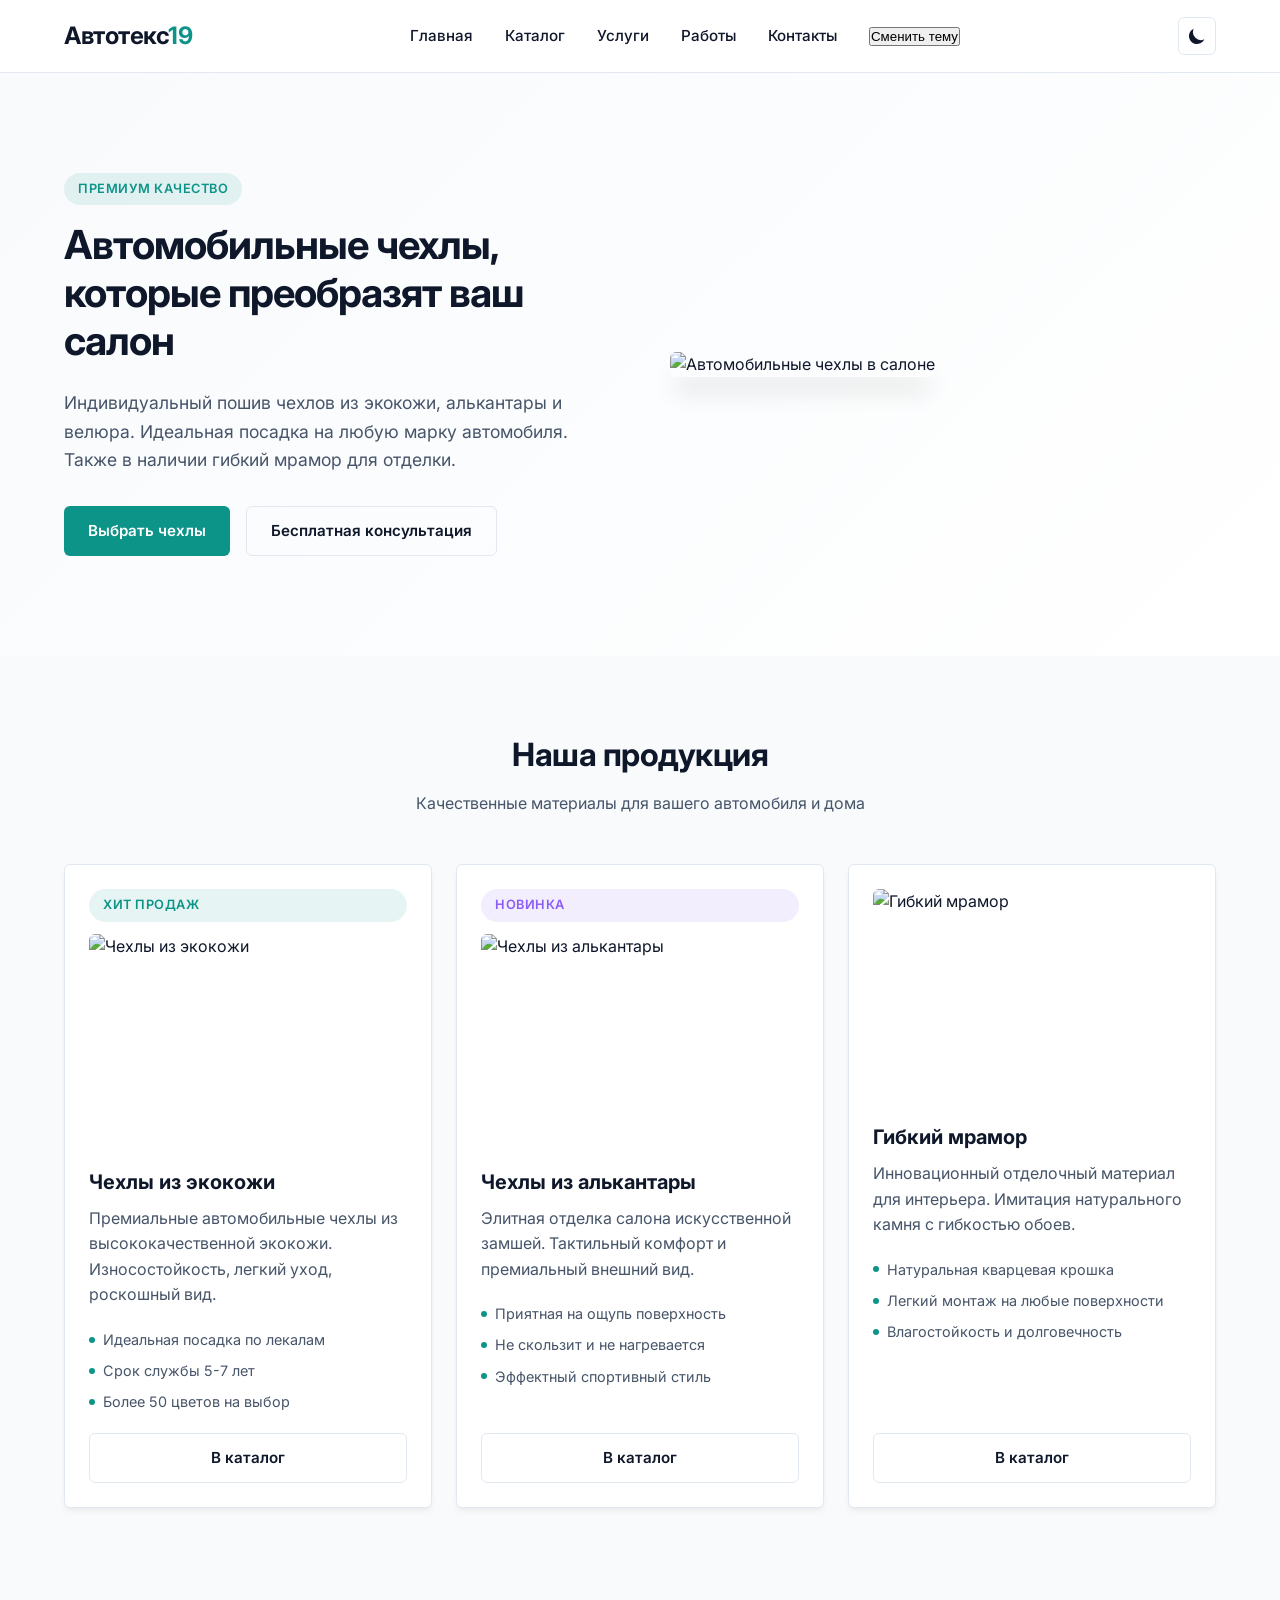
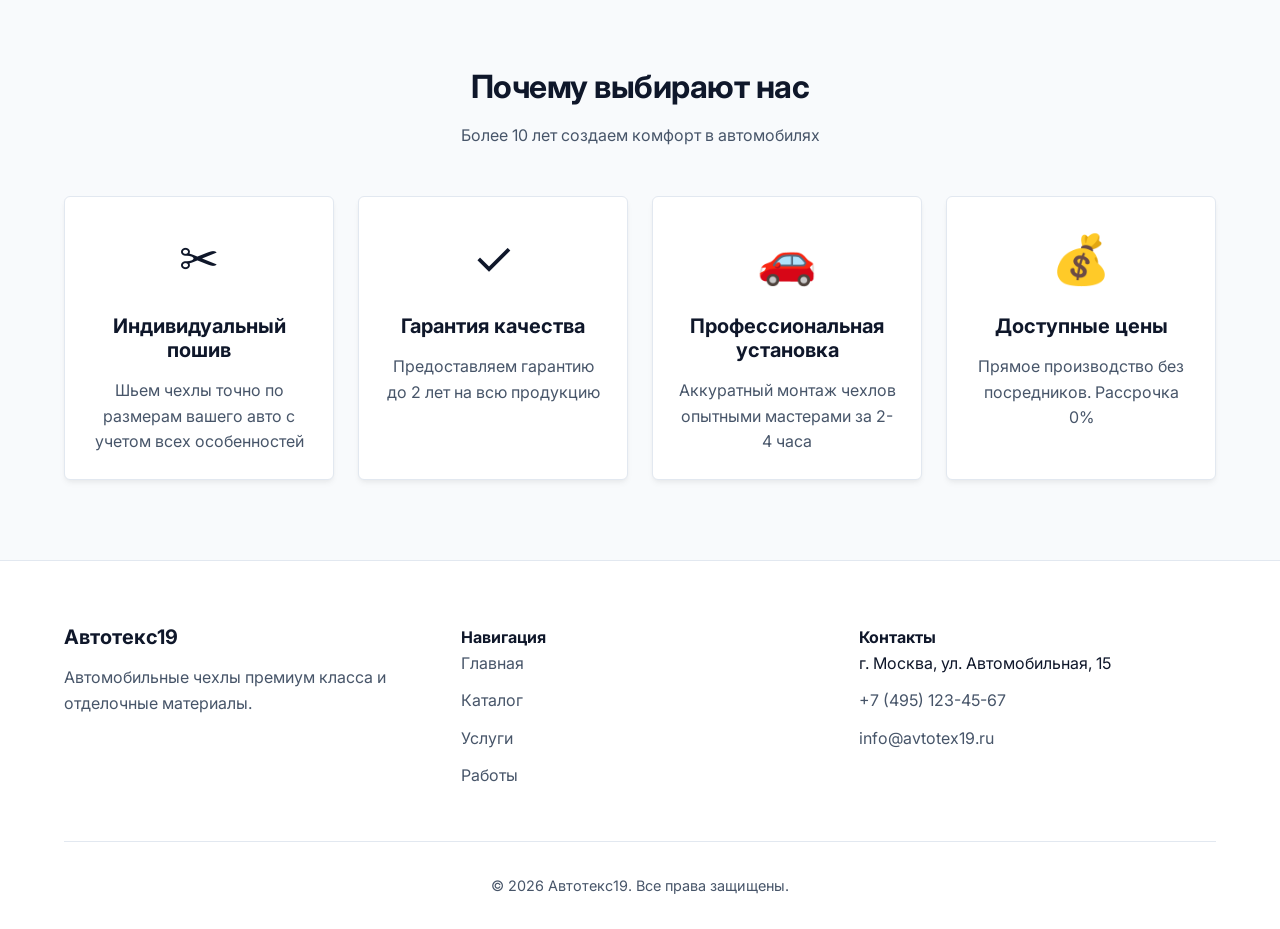
==== index.html @ 88c1e17d "Add files via upload" ====
<!DOCTYPE html>
<html lang="ru">
<head>
    <meta charset="UTF-8">
    <meta name="viewport" content="width=device-width, initial-scale=1.0">
    <meta name="description" content="Автотекс19 - автомобильные чехлы премиум класса и гибкий мрамор. Индивидуальный пошив, установка.">
    <title>Автотекс19 - Автомобильные чехлы премиум класса</title>
    <link rel="stylesheet" href="style.css">
    <link href="https://fonts.googleapis.com/css2?family=Inter:wght@400;500;600;700&display=swap" rel="stylesheet">
</head>
<body>
<header>
    <div class="container nav-wrapper">
        <a href="index.html" class="logo">Автотекс<span>19</span></a>
        
        <!-- Бургер-меню -->
        <button class="burger" id="burger" aria-label="Открыть меню">
            <span></span>
            <span></span>
            <span></span>
        </button>
        
        <nav>
            <ul id="nav-menu">
                <li><a href="index.html">Главная</a></li>
                <li><a href="catalog.html">Каталог</a></li>
                <li><a href="services.html">Услуги</a></li>
                <li><a href="portfolio.html">Работы</a></li>
                <li><a href="contacts.html">Контакты</a></li>
                
                <!-- Кнопка смены темы в мобильном меню -->
                <li class="theme-item">
                    <button class="theme-toggle-mobile" id="theme-toggle-mobile" aria-label="Переключить тему">
                        <span>Сменить тему</span>
                    </button>
                </li>
            </ul>
        </nav>
        
        <!-- Кнопка темы для десктопа -->
        <button class="theme-toggle" id="theme-toggle-desktop" onclick="toggleTheme()" aria-label="Переключить тему">
            <svg width="20" height="20" fill="currentColor" viewBox="0 0 20 20">
                <path d="M17.293 13.293A8 8 0 016.707 2.707a8.001 8.001 0 1010.586 10.586z"/>
            </svg>
        </button>
    </div>
</header>

    <main>
        <section class="hero">
            <div class="container">
                <div class="hero-content">
                    <span class="badge">Премиум качество</span>
                    <h1>Автомобильные чехлы, которые преобразят ваш салон</h1>
                    <p class="text-secondary">Индивидуальный пошив чехлов из экокожи, алькантары и велюра. Идеальная посадка на любую марку автомобиля. Также в наличии гибкий мрамор для отделки.</p>
                    <div class="hero-buttons">
                        <a href="catalog.html" class="btn btn-primary">Выбрать чехлы</a>
                        <a href="contacts.html" class="btn btn-secondary">Бесплатная консультация</a>
                    </div>
                </div>
                <div class="hero-image">
                    <img src="https://images.unsplash.com/photo-1552519507-da3b142c6e3d?w=800&h=600&fit=crop" alt="Автомобильные чехлы в салоне">
                </div>
            </div>
        </section>

        <section class="products-section">
            <div class="container">
                <div class="section-header">
                    <h2>Наша продукция</h2>
                    <p class="text-secondary">Качественные материалы для вашего автомобиля и дома</p>
                </div>
                <div class="grid grid-3">
                    <div class="card product-card">
                        <span class="badge">Хит продаж</span>
                        <img src="https://images.unsplash.com/photo-1486262715619-67b85e0b08d3?w=400&h=300&fit=crop" alt="Чехлы из экокожи" class="product-image">
                        <h3>Чехлы из экокожи</h3>
                        <p class="text-secondary">Премиальные автомобильные чехлы из высококачественной экокожи. Износостойкость, легкий уход, роскошный вид.</p>
                        <ul class="specs">
                            <li>Идеальная посадка по лекалам</li>
                            <li>Срок службы 5-7 лет</li>
                            <li>Более 50 цветов на выбор</li>
                        </ul>
                        <a href="catalog.html" class="btn btn-secondary">В каталог</a>
                    </div>
                    <div class="card product-card">
                        <span class="badge new">Новинка</span>
                        <img src="https://images.unsplash.com/photo-1507136566006-cfc505b114fc?w=400&h=300&fit=crop" alt="Чехлы из алькантары" class="product-image">
                        <h3>Чехлы из алькантары</h3>
                        <p class="text-secondary">Элитная отделка салона искусственной замшей. Тактильный комфорт и премиальный внешний вид.</p>
                        <ul class="specs">
                            <li>Приятная на ощупь поверхность</li>
                            <li>Не скользит и не нагревается</li>
                            <li>Эффектный спортивный стиль</li>
                        </ul>
                        <a href="catalog.html" class="btn btn-secondary">В каталог</a>
                    </div>
                    <div class="card product-card">
                        <img src="https://images.unsplash.com/photo-1618221195710-dd6b41faaea6?w=400&h=300&fit=crop" alt="Гибкий мрамор" class="product-image">
                        <h3>Гибкий мрамор</h3>
                        <p class="text-secondary">Инновационный отделочный материал для интерьера. Имитация натурального камня с гибкостью обоев.</p>
                        <ul class="specs">
                            <li>Натуральная кварцевая крошка</li>
                            <li>Легкий монтаж на любые поверхности</li>
                            <li>Влагостойкость и долговечность</li>
                        </ul>
                        <a href="catalog.html" class="btn btn-secondary">В каталог</a>
                    </div>
                </div>
            </div>
        </section>

        <section class="advantages-section">
            <div class="container">
                <div class="section-header">
                    <h2>Почему выбирают нас</h2>
                    <p class="text-secondary">Более 10 лет создаем комфорт в автомобилях</p>
                </div>
                <div class="grid grid-4">
                    <div class="card advantage-card">
                        <div class="icon">✂️</div>
                        <h3>Индивидуальный пошив</h3>
                        <p class="text-secondary">Шьем чехлы точно по размерам вашего авто с учетом всех особенностей</p>
                    </div>
                    <div class="card advantage-card">
                        <div class="icon">✓</div>
                        <h3>Гарантия качества</h3>
                        <p class="text-secondary">Предоставляем гарантию до 2 лет на всю продукцию</p>
                    </div>
                    <div class="card advantage-card">
                        <div class="icon">🚗</div>
                        <h3>Профессиональная установка</h3>
                        <p class="text-secondary">Аккуратный монтаж чехлов опытными мастерами за 2-4 часа</p>
                    </div>
                    <div class="card advantage-card">
                        <div class="icon">💰</div>
                        <h3>Доступные цены</h3>
                        <p class="text-secondary">Прямое производство без посредников. Рассрочка 0%</p>
                    </div>
                </div>
            </div>
        </section>
    </main>

    <footer>
        <div class="container">
            <div class="footer-grid">
                <div>
                    <h3>Автотекс19</h3>
                    <p class="text-secondary">Автомобильные чехлы премиум класса и отделочные материалы.</p>
                </div>
                <div>
                    <h4>Навигация</h4>
                    <ul class="footer-links">
                        <li><a href="index.html">Главная</a></li>
                        <li><a href="catalog.html">Каталог</a></li>
                        <li><a href="services.html">Услуги</a></li>
                        <li><a href="portfolio.html">Работы</a></li>
                    </ul>
                </div>
                <div>
                    <h4>Контакты</h4>
                    <ul class="footer-links">
                        <li>г. Москва, ул. Автомобильная, 15</li>
                        <li><a href="tel:+74951234567">+7 (495) 123-45-67</a></li>
                        <li><a href="mailto:info@avtotex19.ru">info@avtotex19.ru</a></li>
                    </ul>
                </div>
            </div>
            <div class="footer-bottom">
                <p>&copy; 2026 Автотекс19. Все права защищены.</p>
            </div>
        </div>
    </footer>

    <script src="script.js"></script>
</body>
</html>
---- style.css ----
/* style.css */
:root {
    --bg-primary: #F8FAFC;
    --bg-surface: #FFFFFF;
    --text-primary: #0F172A;
    --text-secondary: #475569;
    --accent: #0D9488; /* Бирюзовый */
    --accent-hover: #0F766E;
    --border: #E2E8F0;
    --shadow: 0 4px 6px -1px rgba(0, 0, 0, 0.05), 0 2px 4px -1px rgba(0, 0, 0, 0.03);
    --radius: 6px;
}

[data-theme="dark"] {
    --bg-primary: #0F172A;
    --bg-surface: #1E293B;
    --text-primary: #F8FAFC;
    --text-secondary: #94A3B8;
    --accent: #2DD4BF; /* Светло-бирюзовый для темной темы */
    --accent-hover: #14B8A6;
    --border: #334155;
    --shadow: 0 4px 6px -1px rgba(0, 0, 0, 0.3), 0 2px 4px -1px rgba(0, 0, 0, 0.2);
}

* { box-sizing: border-box; margin: 0; padding: 0; }

body {
    font-family: 'Inter', system-ui, -apple-system, sans-serif;
    background-color: var(--bg-primary);
    color: var(--text-primary);
    line-height: 1.6;
    transition: background-color 0.3s ease, color 0.3s ease;
    display: flex;
    flex-direction: column;
    min-height: 100vh;
}

a { text-decoration: none; color: inherit; transition: color 0.2s; }
a:hover { color: var(--accent); }

.container { max-width: 1200px; margin: 0 auto; padding: 0 24px; width: 100%; }

/* Header */
header {
    background-color: var(--bg-surface);
    border-bottom: 1px solid var(--border);
    position: sticky;
    top: 0;
    z-index: 100;
}

.nav-wrapper {
    display: flex;
    justify-content: space-between;
    align-items: center;
    height: 72px;
}

.logo { font-size: 1.5rem; font-weight: 700; letter-spacing: -0.5px; }
.logo span { color: var(--accent); }

nav ul { display: flex; list-style: none; gap: 32px; }
nav a { font-weight: 500; font-size: 0.95rem; }
nav a.active { color: var(--accent); }

.theme-toggle {
    background: none;
    border: 1px solid var(--border);
    color: var(--text-primary);
    padding: 8px;
    border-radius: var(--radius);
    cursor: pointer;
    display: flex;
    align-items: center;
    justify-content: center;
    transition: all 0.2s;
}

.theme-toggle:hover { border-color: var(--accent); color: var(--accent); }

/* Buttons */
.btn {
    display: inline-flex;
    align-items: center;
    justify-content: center;
    padding: 12px 24px;
    border-radius: var(--radius);
    font-weight: 600;
    font-size: 0.95rem;
    cursor: pointer;
    transition: all 0.2s;
    border: none;
    gap: 8px;
}

.btn-primary { background-color: var(--accent); color: #FFFFFF; }
.btn-primary:hover { background-color: var(--accent-hover); }

.btn-secondary { background-color: transparent; border: 1px solid var(--border); color: var(--text-primary); }
.btn-secondary:hover { border-color: var(--accent); color: var(--accent); }

.btn-large { padding: 16px 32px; font-size: 1.1rem; }
.btn-full { width: 100%; }

/* Cards & Grid */
.card {
    background-color: var(--bg-surface);
    border: 1px solid var(--border);
    border-radius: var(--radius);
    padding: 24px;
    box-shadow: var(--shadow);
    transition: transform 0.2s, box-shadow 0.2s;
}

.card:hover { transform: translateY(-2px); box-shadow: 0 10px 15px -3px rgba(0, 0, 0, 0.1); }

.grid { display: grid; gap: 24px; }
.grid-2 { grid-template-columns: repeat(auto-fit, minmax(300px, 1fr)); }
.grid-3 { grid-template-columns: repeat(auto-fit, minmax(280px, 1fr)); }
.grid-4 { grid-template-columns: repeat(auto-fit, minmax(250px, 1fr)); }

/* Typography */
h1, h2, h3 { font-weight: 700; line-height: 1.2; margin-bottom: 16px; }
h1 { font-size: 2.5rem; letter-spacing: -1px; }
h2 { font-size: 2rem; letter-spacing: -0.5px; }
h3 { font-size: 1.25rem; }

.text-secondary { color: var(--text-secondary); }

/* Sections */
section { padding: 80px 0; }
.section-header { text-align: center; max-width: 700px; margin: 0 auto 48px; }

/* Hero Sections */
.hero {
    padding: 100px 0;
    background: linear-gradient(135deg, var(--bg-primary) 0%, var(--bg-surface) 100%);
}

.hero .container {
    display: grid;
    grid-template-columns: 1fr 1fr;
    gap: 60px;
    align-items: center;
}

.hero-content h1 { margin-bottom: 24px; }
.hero-content p { margin-bottom: 32px; font-size: 1.1rem; }

.hero-buttons { display: flex; gap: 16px; flex-wrap: wrap; }

.hero-image img {
    width: 100%;
    border-radius: var(--radius);
    box-shadow: 0 20px 25px -5px rgba(0, 0, 0, 0.1);
}

.hero-small {
    padding: 80px 0 60px;
    text-align: center;
    background: linear-gradient(135deg, var(--bg-primary) 0%, var(--bg-surface) 100%);
}

/* Product Cards */
.product-card { display: flex; flex-direction: column; }
.product-image {
    width: 100%;
    height: 220px;
    object-fit: cover;
    border-radius: var(--radius);
    margin-bottom: 16px;
}

.product-card .badge { margin-bottom: 12px; }
.product-card h3 { margin-bottom: 12px; }
.product-card .specs { margin: 16px 0; flex-grow: 1; }
.product-card .price { margin: 16px 0; }

/* Service Cards */
.service-card .service-image {
    width: 100%;
    height: 200px;
    object-fit: cover;
    border-radius: var(--radius);
    margin-bottom: 16px;
}

/* Portfolio Cards */
.portfolio-card { padding: 0; overflow: hidden; }
.portfolio-image { position: relative; overflow: hidden; }
.portfolio-image img {
    width: 100%;
    height: 280px;
    object-fit: cover;
    transition: transform 0.3s;
}

.portfolio-card:hover .portfolio-image img { transform: scale(1.05); }

.portfolio-overlay {
    position: absolute;
    top: 16px;
    left: 16px;
}

.portfolio-content { padding: 20px; }
.portfolio-content p { margin-bottom: 8px; }

/* Advantage Cards */
.advantage-card { text-align: center; }
.advantage-card .icon {
    font-size: 3rem;
    margin-bottom: 16px;
}

/* Process Steps */
.process-steps {
    display: grid;
    grid-template-columns: repeat(auto-fit, minmax(250px, 1fr));
    gap: 32px;
    margin-top: 48px;
}

.step {
    display: flex;
    gap: 20px;
    padding: 24px;
    background-color: var(--bg-surface);
    border: 1px solid var(--border);
    border-radius: var(--radius);
}

.step-number {
    font-size: 2rem;
    font-weight: 700;
    color: var(--accent);
    opacity: 0.5;
    line-height: 1;
}

.step-content h3 { margin-bottom: 8px; font-size: 1.1rem; }

/* Filter Tabs */
.filter-tabs {
    display: flex;
    gap: 12px;
    margin-bottom: 32px;
    flex-wrap: wrap;
    justify-content: center;
}

.tab-btn {
    padding: 10px 20px;
    border: 1px solid var(--border);
    background-color: var(--bg-surface);
    color: var(--text-primary);
    border-radius: 99px;
    cursor: pointer;
    transition: all 0.2s;
    font-weight: 500;
}

.tab-btn:hover, .tab-btn.active {
    background-color: var(--accent);
    color: #FFFFFF;
    border-color: var(--accent);
}

/* Forms */
.form-group { margin-bottom: 20px; }

input, textarea, select {
    width: 100%;
    padding: 12px 16px;
    background-color: var(--bg-primary);
    border: 1px solid var(--border);
    border-radius: var(--radius);
    color: var(--text-primary);
    font-family: inherit;
    font-size: 0.95rem;
    transition: border-color 0.2s;
}

input:focus, textarea:focus, select:focus {
    outline: none;
    border-color: var(--accent);
}

label { display: block; margin-bottom: 6px; font-weight: 500; font-size: 0.9rem; }

.contact-form-wrapper { max-width: 600px; margin: 0 auto; }
.form-note { font-size: 0.85rem; margin-top: 12px; text-align: center; }

/* Contact Info */
.contact-block {
    margin-bottom: 32px;
    padding-bottom: 32px;
    border-bottom: 1px solid var(--border);
}

.contact-block:last-child { border-bottom: none; }
.contact-block h3 { margin-bottom: 12px; font-size: 1.1rem; }
.contact-block a { color: var(--accent); }

/* Map */
.map-placeholder {
    position: relative;
    width: 100%;
    height: 400px;
    border-radius: var(--radius);
    overflow: hidden;
}

.map-placeholder img {
    width: 100%;
    height: 100%;
    object-fit: cover;
}

.map-overlay {
    position: absolute;
    bottom: 20px;
    left: 50%;
    transform: translateX(-50%);
    background-color: var(--bg-surface);
    padding: 12px 24px;
    border-radius: var(--radius);
    box-shadow: var(--shadow);
}

/* Legal Info */
.legal-info p { margin-bottom: 8px; }

/* CTA Section */
.cta-section { background-color: var(--bg-primary); }
.cta-card {
    text-align: center;
    padding: 60px 40px;
}

.cta-card h2 { margin-bottom: 16px; }
.cta-card > p { margin-bottom: 32px; font-size: 1.1rem; }

/* Breadcrumb */
.breadcrumb-section {
    padding: 24px 0;
    border-bottom: 1px solid var(--border);
}

.breadcrumb a { color: var(--text-secondary); }
.breadcrumb a:hover { color: var(--accent); }

/* Footer */
footer {
    background-color: var(--bg-surface);
    border-top: 1px solid var(--border);
    padding: 64px 0 32px;
    margin-top: auto;
}

.footer-grid { display: grid; grid-template-columns: repeat(auto-fit, minmax(200px, 1fr)); gap: 40px; margin-bottom: 40px; }

.footer-links { list-style: none; }
.footer-links li { margin-bottom: 12px; }
.footer-links a { color: var(--text-secondary); }
.footer-links a:hover { color: var(--accent); }

.footer-bottom { text-align: center; padding-top: 32px; border-top: 1px solid var(--border); color: var(--text-secondary); font-size: 0.9rem; }

/* Utilities */
.badge {
    display: inline-block;
    padding: 6px 14px;
    background-color: rgba(13, 148, 136, 0.1);
    color: var(--accent);
    border-radius: 99px;
    font-size: 0.8rem;
    font-weight: 600;
    margin-bottom: 16px;
    text-transform: uppercase;
    letter-spacing: 0.5px;
}

.badge.new { background-color: rgba(139, 92, 246, 0.1); color: #8B5CF6; }

[data-theme="dark"] .badge { background-color: rgba(45, 212, 191, 0.15); }

.price { font-size: 1.5rem; font-weight: 700; color: var(--accent); margin: 16px 0; }

.specs { list-style: none; margin: 16px 0; }
.specs li { padding: 4px 0; font-size: 0.9rem; color: var(--text-secondary); display: flex; align-items: center; gap: 8px; }
.specs li::before { content: ""; width: 6px; height: 6px; background-color: var(--accent); border-radius: 50%; display: inline-block; }

/* Alerts */
.alert { padding: 16px; border-radius: var(--radius); border-left: 4px solid var(--accent); background-color: var(--bg-surface); margin-bottom: 16px; }
.alert-error { border-left-color: #EF4444; }

/* Responsive */
@media (max-width: 768px) {
    .nav-wrapper { flex-wrap: wrap; height: auto; padding: 16px 0; }
    nav ul { gap: 16px; margin-top: 16px; font-size: 0.9rem; }
    
    .hero .container { grid-template-columns: 1fr; }
    .hero-buttons { flex-direction: column; }
    
    h1 { font-size: 2rem; }
    h2 { font-size: 1.5rem; }
    
    .grid-2, .grid-3, .grid-4 { grid-template-columns: 1fr; }
    
    .process-steps { grid-template-columns: 1fr; }
    .step { flex-direction: column; text-align: center; }
}

/* Добавлено в самый конец style.css */
.burger {
    display: none;
    flex-direction: column;
    gap: 4px;
    cursor: pointer;
    z-index: 110;
    background: none;
    border: none;
    padding: 8px;
}

.burger span {
    display: block;
    width: 26px;
    height: 3px;
    background-color: var(--text-primary);
    transition: all 0.3s ease;
    border-radius: 2px;
}

@media (max-width: 768px) {
    .burger {
        display: flex;
    }
    
    nav ul {
        position: fixed;
        top: 72px;
        left: -100%;
        width: 100%;
        height: calc(100vh - 72px);
        background-color: var(--bg-surface);
        flex-direction: column;
        align-items: center;
        justify-content: flex-start;
        padding-top: 60px;
        gap: 28px;
        font-size: 1.1rem;
        box-shadow: var(--shadow);
        transition: left 0.4s cubic-bezier(0.4, 0, 0.2, 1);
        z-index: 105;
    }
    
    nav ul.active {
        left: 0;
    }
    
    .nav-wrapper {
        padding: 12px 20px;
    }
    
    /* Планшеты */
    @media (min-width: 769px) and (max-width: 1024px) {
        .grid-3 {
            grid-template-columns: repeat(auto-fit, minmax(340px, 1fr));
        }
        
        .hero .container {
            gap: 40px;
        }
        
        h1 { font-size: 2.3rem; }
        h2 { font-size: 1.8rem; }
    }
}

/* ============ AUTH (login/register) ============ */
.auth-card {
  background: var(--bg-surface);
  border: 1px solid var(--border);
  border-radius: var(--radius);
  padding: 32px;
  box-shadow: var(--shadow);
}
.auth-tabs {
  display: flex;
  gap: 8px;
  margin-bottom: 24px;
  border-bottom: 1px solid var(--border);
}
.auth-tab {
  flex: 1;
  padding: 12px;
  background: none;
  border: none;
  border-bottom: 2px solid transparent;
  color: var(--text-secondary);
  font-weight: 600;
  cursor: pointer;
  transition: all 0.2s;
  font-size: 0.95rem;
}
.auth-tab.active {
  color: var(--accent);
  border-bottom-color: var(--accent);
}
.auth-form { display: none; }
.auth-form.active { display: block; animation: fadeIn 0.3s; }
@keyframes fadeIn { from { opacity: 0; transform: translateY(8px); } to { opacity: 1; transform: translateY(0); } }

/* ============ PROFILE ============ */
.profile-layout {
  display: grid;
  grid-template-columns: 280px 1fr;
  gap: 24px;
  align-items: start;
}
.profile-sidebar { position: sticky; top: 96px; }
.profile-avatar {
  width: 80px;
  height: 80px;
  border-radius: 50%;
  background: linear-gradient(135deg, var(--accent), var(--accent-hover));
  color: #fff;
  display: flex;
  align-items: center;
  justify-content: center;
  font-size: 2rem;
  font-weight: 700;
  margin: 0 auto 16px;
}
.profile-nav { display: flex; flex-direction: column; gap: 4px; }
.profile-nav-btn {
  padding: 12px 16px;
  background: none;
  border: none;
  border-radius: var(--radius);
  text-align: left;
  color: var(--text-primary);
  cursor: pointer;
  font-size: 0.95rem;
  transition: all 0.2s;
  font-family: inherit;
}
.profile-nav-btn:hover { background: var(--bg-primary); }
.profile-nav-btn.active {
  background: rgba(13, 148, 136, 0.1);
  color: var(--accent);
  font-weight: 600;
}
.profile-section { display: none; }
.profile-section.active { display: block; animation: fadeIn 0.3s; }

/* Order items */
.order-item {
  padding: 16px;
  border: 1px solid var(--border);
  border-radius: var(--radius);
  margin-bottom: 12px;
  display: grid;
  grid-template-columns: 1fr auto;
  gap: 12px;
  align-items: center;
}
.order-item-info h4 { margin-bottom: 4px; }
.order-item-meta { font-size: 0.85rem; color: var(--text-secondary); }
.order-status {
  padding: 4px 12px;
  border-radius: 99px;
  font-size: 0.8rem;
  font-weight: 600;
}
.status-new { background: rgba(59,130,246,0.1); color: #3B82F6; }
.status-processing { background: rgba(245,158,11,0.1); color: #F59E0B; }
.status-done { background: rgba(16,185,129,0.1); color: #10B981; }
.status-cancelled { background: rgba(239,68,68,0.1); color: #EF4444; }

/* ============ ADMIN ============ */
.admin-body { background: var(--bg-primary); }
.admin-layout { display: grid; grid-template-columns: 260px 1fr; min-height: 100vh; }

.admin-sidebar {
  background: var(--bg-surface);
  border-right: 1px solid var(--border);
  padding: 24px 16px;
  display: flex;
  flex-direction: column;
  position: sticky;
  top: 0;
  height: 100vh;
  overflow-y: auto;
}
.admin-sidebar-header { padding: 0 8px 24px; border-bottom: 1px solid var(--border); margin-bottom: 16px; }
.admin-sidebar-header .logo { font-size: 1.3rem; }
.admin-nav { display: flex; flex-direction: column; gap: 4px; flex-grow: 1; }
.admin-nav-btn {
  padding: 10px 12px;
  background: none;
  border: none;
  border-radius: var(--radius);
  text-align: left;
  color: var(--text-primary);
  cursor: pointer;
  font-size: 0.9rem;
  transition: all 0.2s;
  font-family: inherit;
  font-weight: 500;
}
.admin-nav-btn:hover { background: var(--bg-primary); }
.admin-nav-btn.active {
  background: var(--accent);
  color: #fff;
}
.admin-sidebar-footer { padding-top: 16px; border-top: 1px solid var(--border); }
.admin-user-info { display: flex; gap: 10px; align-items: center; padding: 8px; }
.admin-user-avatar {
  width: 36px; height: 36px; border-radius: 50%;
  background: var(--accent); color: #fff;
  display: flex; align-items: center; justify-content: center;
  font-weight: 700;
}

.admin-main { display: flex; flex-direction: column; min-width: 0; }
.admin-topbar {
  background: var(--bg-surface);
  border-bottom: 1px solid var(--border);
  padding: 16px 32px;
  display: flex;
  justify-content: space-between;
  align-items: center;
  position: sticky;
  top: 0;
  z-index: 50;
}
.admin-topbar h2 { margin: 0; font-size: 1.3rem; }
.admin-topbar-actions { display: flex; gap: 12px; align-items: center; }
.admin-content { padding: 32px; flex-grow: 1; }

.admin-section { display: none; }
.admin-section.active { display: block; animation: fadeIn 0.3s; }
.admin-section-header {
  display: flex;
  justify-content: space-between;
  align-items: center;
  margin-bottom: 24px;
  flex-wrap: wrap;
  gap: 12px;
}
.admin-section-header h2 { margin: 0; }
.admin-filters { display: flex; gap: 8px; }

/* Stats */
.stats-grid {
  display: grid;
  grid-template-columns: repeat(auto-fit, minmax(200px, 1fr));
  gap: 16px;
}
.stat-card {
  background: var(--bg-surface);
  border: 1px solid var(--border);
  border-radius: var(--radius);
  padding: 20px;
  display: flex;
  gap: 16px;
  align-items: center;
}
.stat-icon {
  width: 48px; height: 48px;
  border-radius: var(--radius);
  display: flex; align-items: center; justify-content: center;
  font-size: 1.5rem;
}
.stat-value { font-size: 1.75rem; font-weight: 700; line-height: 1; }
.stat-label { color: var(--text-secondary); font-size: 0.85rem; margin-top: 4px; }

/* Tables */
.admin-table-wrapper { overflow-x: auto; }
.admin-table {
  width: 100%;
  border-collapse: collapse;
  font-size: 0.9rem;
}
.admin-table th, .admin-table td {
  padding: 12px;
  text-align: left;
  border-bottom: 1px solid var(--border);
}
.admin-table th {
  font-weight: 600;
  color: var(--text-secondary);
  font-size: 0.8rem;
  text-transform: uppercase;
  letter-spacing: 0.5px;
  background: var(--bg-primary);
}
.admin-table tr:hover td { background: var(--bg-primary); }
.admin-table .actions { display: flex; gap: 6px; }
.admin-table .actions button {
  padding: 6px 10px;
  border: 1px solid var(--border);
  background: var(--bg-surface);
  border-radius: var(--radius);
  cursor: pointer;
  font-size: 0.8rem;
  transition: all 0.2s;
}
.admin-table .actions button:hover { border-color: var(--accent); color: var(--accent); }
.admin-table .actions .btn-delete:hover { border-color: #EF4444; color: #EF4444; }

/* Admin auth */
.admin-auth-wrapper {
  min-height: 100vh;
  display: flex;
  align-items: center;
  justify-content: center;
  background: linear-gradient(135deg, var(--bg-primary), var(--bg-surface));
  padding: 20px;
}
.admin-auth-card {
  width: 100%;
  max-width: 440px;
  background: var(--bg-surface);
  border: 1px solid var(--border);
  border-radius: var(--radius);
  padding: 32px;
  box-shadow: 0 20px 25px -5px rgba(0,0,0,0.1);
}
.admin-auth-logo { text-align: center; margin-bottom: 24px; }
.admin-shield { font-size: 3rem; display: block; margin-bottom: 8px; }

/* Modal */
.modal {
  display: none;
  position: fixed;
  inset: 0;
  background: rgba(0,0,0,0.5);
  z-index: 1000;
  align-items: center;
  justify-content: center;
  padding: 20px;
}
.modal.active { display: flex; animation: fadeIn 0.2s; }
.modal-content {
  background: var(--bg-surface);
  border-radius: var(--radius);
  padding: 24px;
  width: 100%;
  max-width: 500px;
  max-height: 90vh;
  overflow-y: auto;
}
.modal-header {
  display: flex;
  justify-content: space-between;
  align-items: center;
  margin-bottom: 20px;
}
.modal-close {
  background: none;
  border: none;
  font-size: 1.8rem;
  cursor: pointer;
  color: var(--text-secondary);
  line-height: 1;
}

/* Responsive admin */
@media (max-width: 900px) {
  .profile-layout { grid-template-columns: 1fr; }
  .profile-sidebar { position: static; }
  .admin-layout { grid-template-columns: 1fr; }
  .admin-sidebar {
    position: fixed;
    left: -280px;
    width: 260px;
    transition: left 0.3s;
    z-index: 200;
  }
  .admin-sidebar.open { left: 0; }
  .admin-content { padding: 16px; }
  .admin-topbar { padding: 12px 16px; }
}
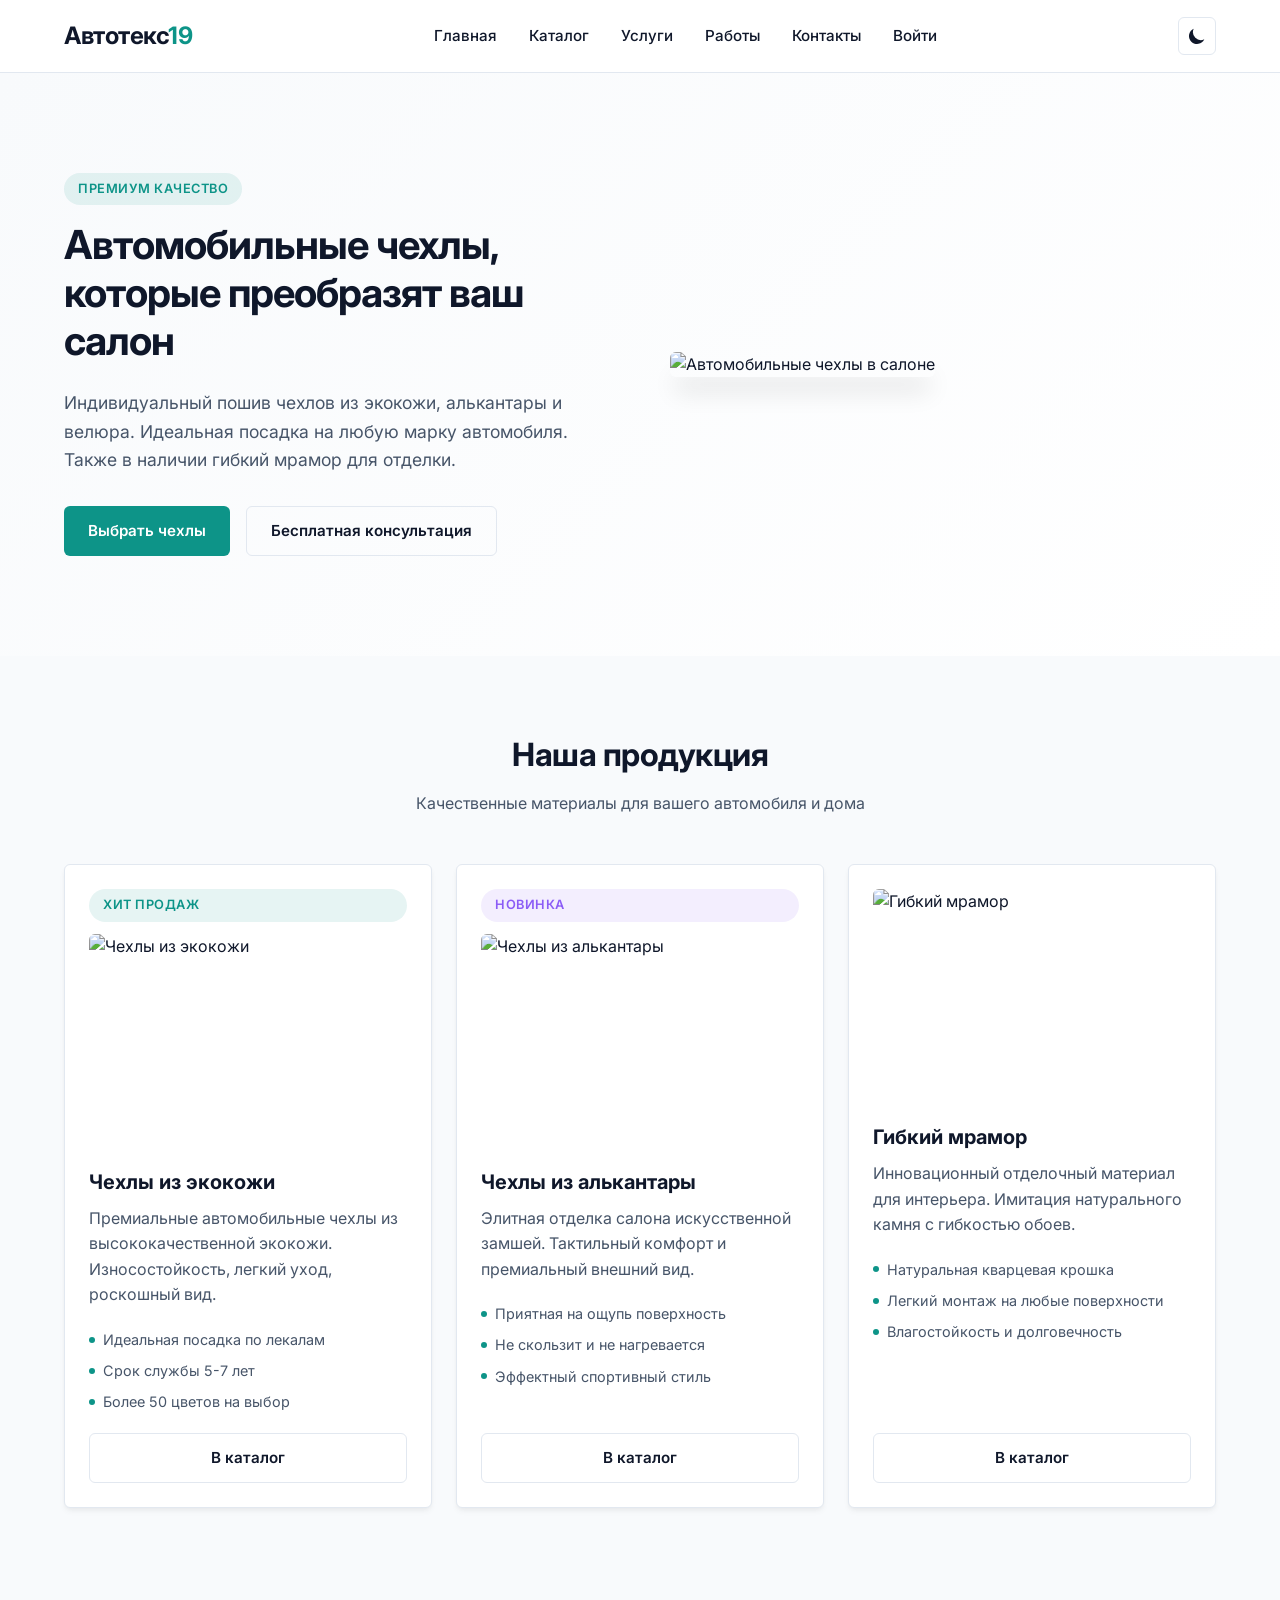
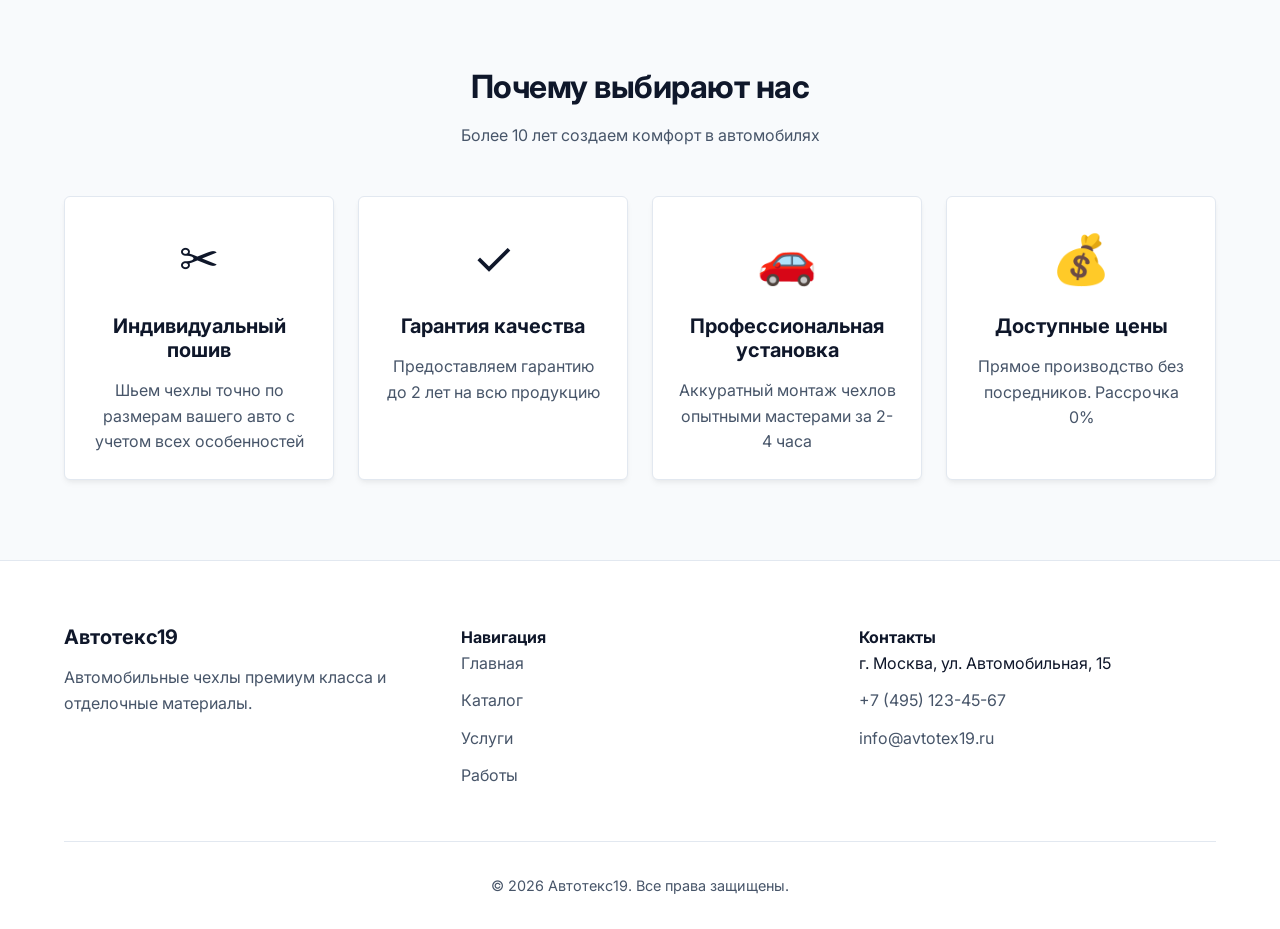
==== commit 2f72f35b: "Update index.html" ====
--- a/index.html
+++ b/index.html
@@ -27,13 +27,8 @@
                 <li><a href="services.html">Услуги</a></li>
                 <li><a href="portfolio.html">Работы</a></li>
                 <li><a href="contacts.html">Контакты</a></li>
+                <li><a href="login.html">Войти</a></li>
                 
-                <!-- Кнопка смены темы в мобильном меню -->
-                <li class="theme-item">
-                    <button class="theme-toggle-mobile" id="theme-toggle-mobile" aria-label="Переключить тему">
-                        <span>Сменить тему</span>
-                    </button>
-                </li>
             </ul>
         </nav>
         
@@ -175,4 +170,4 @@
 
     <script src="script.js"></script>
 </body>
-</html>+</html>
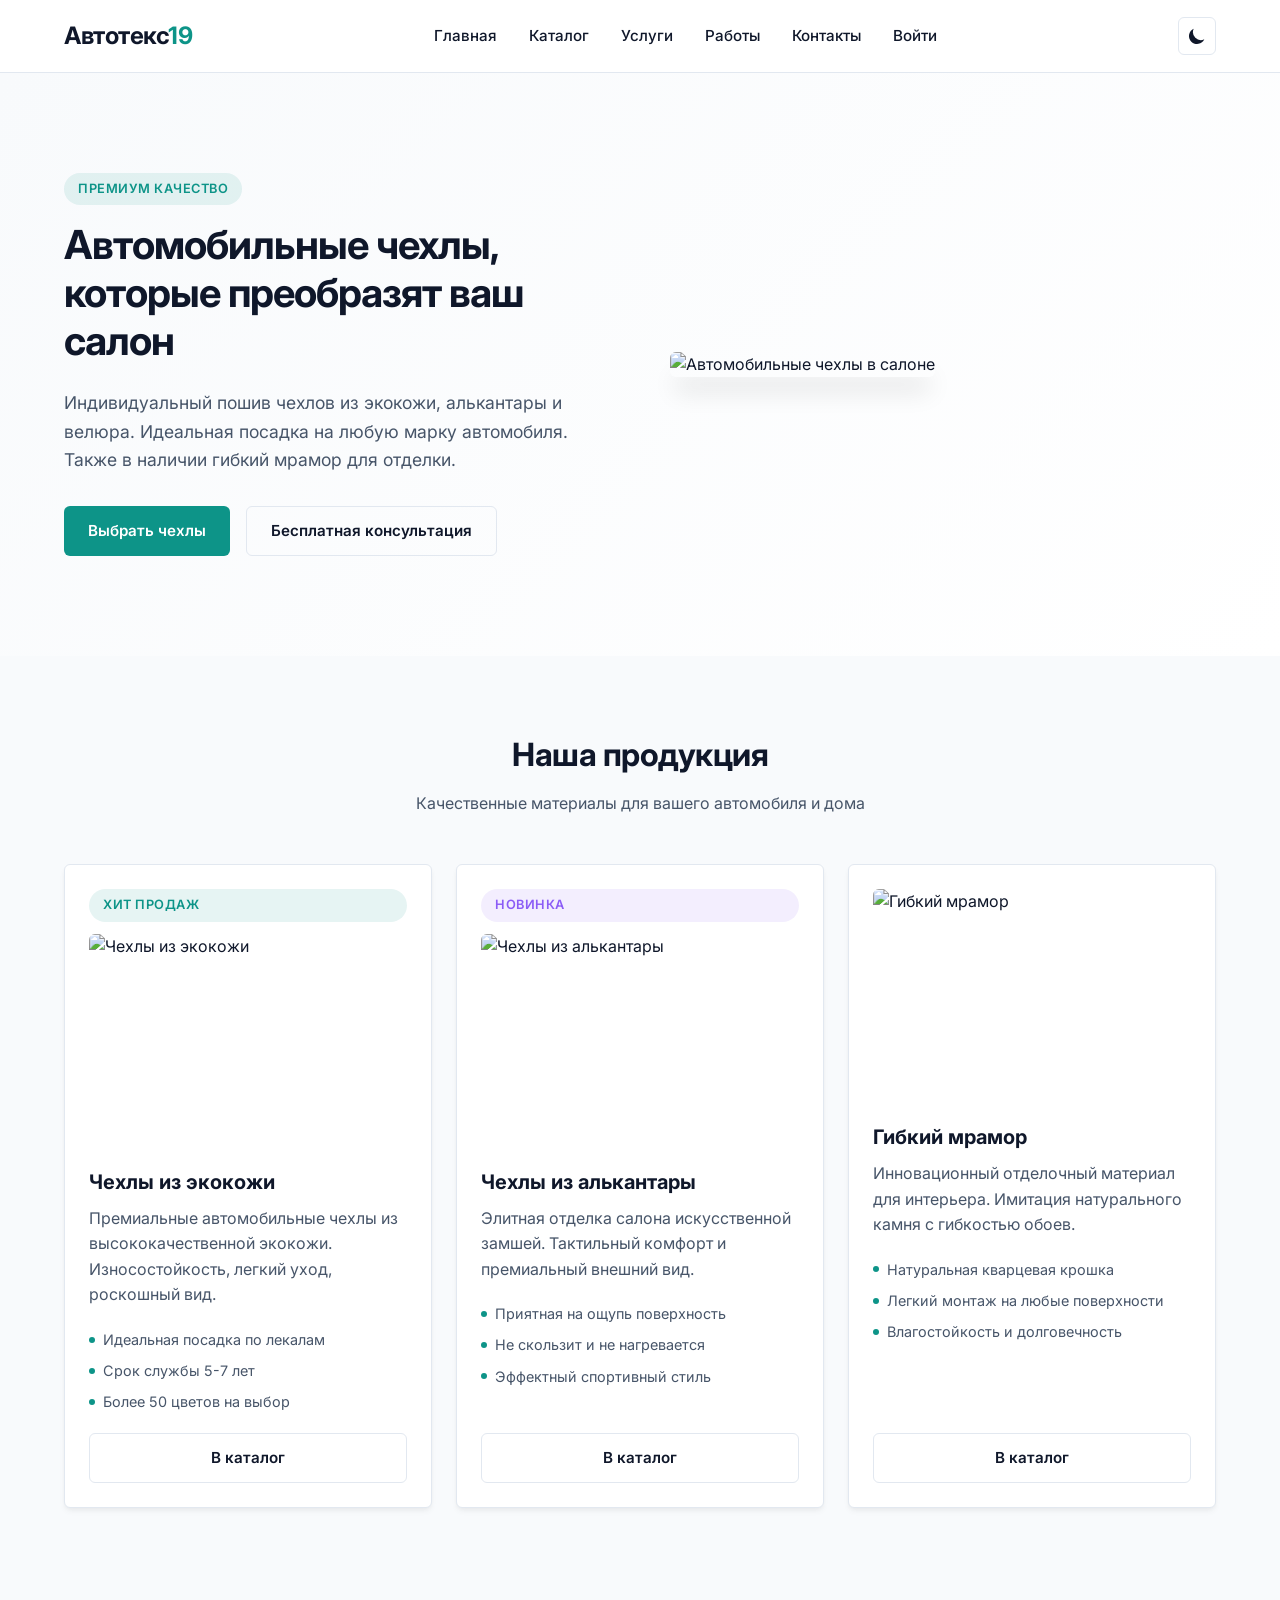
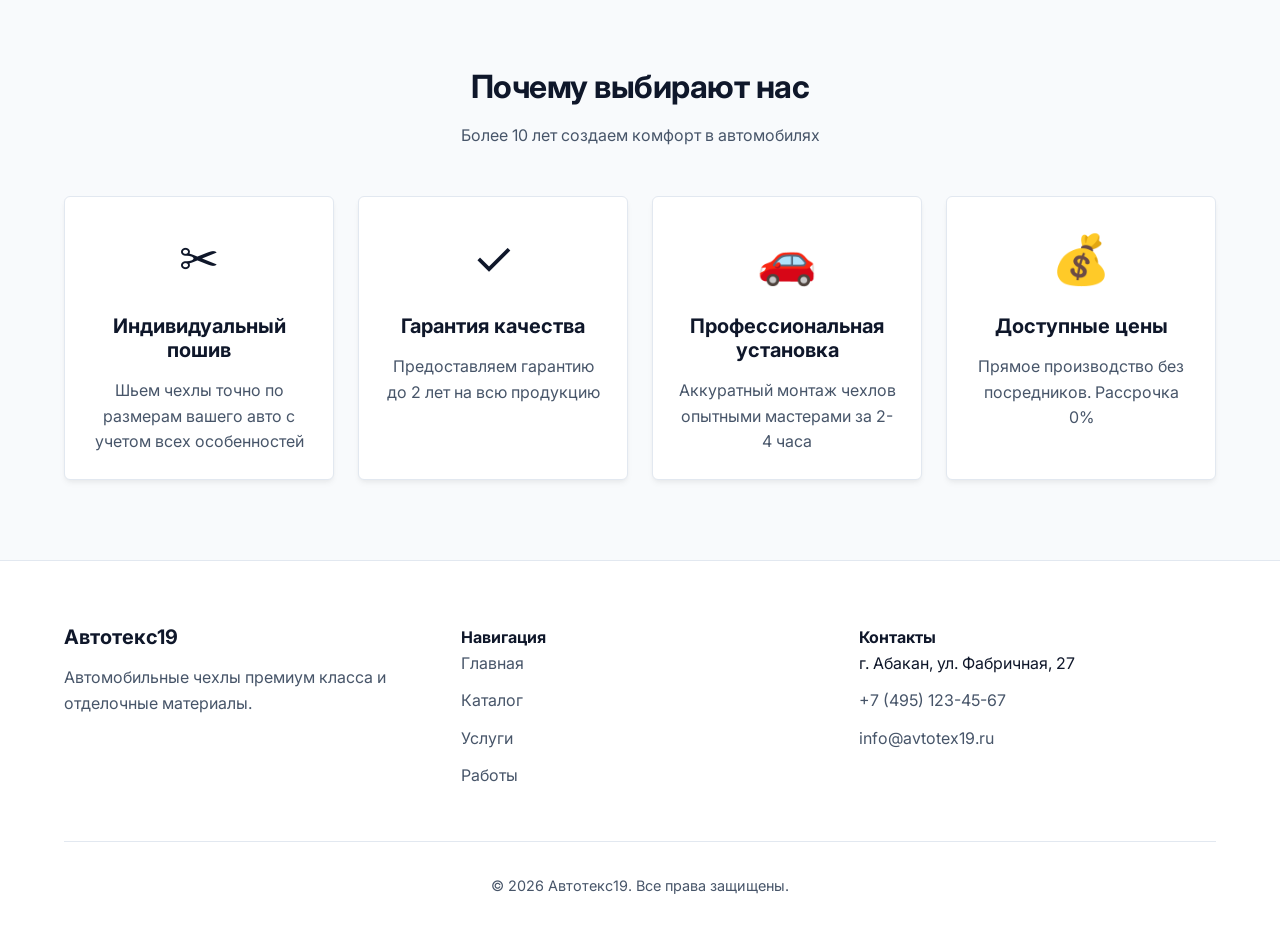
==== commit 3290da49: "Update index.html" ====
--- a/index.html
+++ b/index.html
@@ -12,8 +12,6 @@
 <header>
     <div class="container nav-wrapper">
         <a href="index.html" class="logo">Автотекс<span>19</span></a>
-        
-        <!-- Бургер-меню -->
         <button class="burger" id="burger" aria-label="Открыть меню">
             <span></span>
             <span></span>
@@ -31,8 +29,6 @@
                 
             </ul>
         </nav>
-        
-        <!-- Кнопка темы для десктопа -->
         <button class="theme-toggle" id="theme-toggle-desktop" onclick="toggleTheme()" aria-label="Переключить тему">
             <svg width="20" height="20" fill="currentColor" viewBox="0 0 20 20">
                 <path d="M17.293 13.293A8 8 0 016.707 2.707a8.001 8.001 0 1010.586 10.586z"/>
@@ -54,7 +50,7 @@
                     </div>
                 </div>
                 <div class="hero-image">
-                    <img src="https://images.unsplash.com/photo-1552519507-da3b142c6e3d?w=800&h=600&fit=crop" alt="Автомобильные чехлы в салоне">
+                    <img src="https://avatars.mds.yandex.net/get-mpic/15710640/2a000001991813fb43ce9070ffd47416056d/orig" alt="Автомобильные чехлы в салоне">
                 </div>
             </div>
         </section>
@@ -68,7 +64,7 @@
                 <div class="grid grid-3">
                     <div class="card product-card">
                         <span class="badge">Хит продаж</span>
-                        <img src="https://images.unsplash.com/photo-1486262715619-67b85e0b08d3?w=400&h=300&fit=crop" alt="Чехлы из экокожи" class="product-image">
+                        <img src="https://ir.ozone.ru/s3/multimedia-6/6266671410.jpg" alt="Чехлы из экокожи" class="product-image">
                         <h3>Чехлы из экокожи</h3>
                         <p class="text-secondary">Премиальные автомобильные чехлы из высококачественной экокожи. Износостойкость, легкий уход, роскошный вид.</p>
                         <ul class="specs">
@@ -80,7 +76,7 @@
                     </div>
                     <div class="card product-card">
                         <span class="badge new">Новинка</span>
-                        <img src="https://images.unsplash.com/photo-1507136566006-cfc505b114fc?w=400&h=300&fit=crop" alt="Чехлы из алькантары" class="product-image">
+                        <img src="https://ir.ozone.ru/s3/multimedia-1-f/7718242731.jpg" alt="Чехлы из алькантары" class="product-image">
                         <h3>Чехлы из алькантары</h3>
                         <p class="text-secondary">Элитная отделка салона искусственной замшей. Тактильный комфорт и премиальный внешний вид.</p>
                         <ul class="specs">
@@ -91,7 +87,7 @@
                         <a href="catalog.html" class="btn btn-secondary">В каталог</a>
                     </div>
                     <div class="card product-card">
-                        <img src="https://images.unsplash.com/photo-1618221195710-dd6b41faaea6?w=400&h=300&fit=crop" alt="Гибкий мрамор" class="product-image">
+                        <img src="https://avatars.mds.yandex.net/get-mpic/12519199/2a0000018f76b3e2bc7129989d8fac016360/optimize" alt="Гибкий мрамор" class="product-image">
                         <h3>Гибкий мрамор</h3>
                         <p class="text-secondary">Инновационный отделочный материал для интерьера. Имитация натурального камня с гибкостью обоев.</p>
                         <ul class="specs">
@@ -156,7 +152,7 @@
                 <div>
                     <h4>Контакты</h4>
                     <ul class="footer-links">
-                        <li>г. Москва, ул. Автомобильная, 15</li>
+                        <li>г. Абакан, ул. Фабричная, 27</li>
                         <li><a href="tel:+74951234567">+7 (495) 123-45-67</a></li>
                         <li><a href="mailto:info@avtotex19.ru">info@avtotex19.ru</a></li>
                     </ul>
--- a/style.css
+++ b/style.css
@@ -1,10 +1,9 @@
-/* style.css */
 :root {
     --bg-primary: #F8FAFC;
     --bg-surface: #FFFFFF;
     --text-primary: #0F172A;
     --text-secondary: #475569;
-    --accent: #0D9488; /* Бирюзовый */
+    --accent: #0D9488;
     --accent-hover: #0F766E;
     --border: #E2E8F0;
     --shadow: 0 4px 6px -1px rgba(0, 0, 0, 0.05), 0 2px 4px -1px rgba(0, 0, 0, 0.03);
@@ -16,7 +15,7 @@
     --bg-surface: #1E293B;
     --text-primary: #F8FAFC;
     --text-secondary: #94A3B8;
-    --accent: #2DD4BF; /* Светло-бирюзовый для темной темы */
+    --accent: #2DD4BF;
     --accent-hover: #14B8A6;
     --border: #334155;
     --shadow: 0 4px 6px -1px rgba(0, 0, 0, 0.3), 0 2px 4px -1px rgba(0, 0, 0, 0.2);
@@ -40,7 +39,6 @@
 
 .container { max-width: 1200px; margin: 0 auto; padding: 0 24px; width: 100%; }
 
-/* Header */
 header {
     background-color: var(--bg-surface);
     border-bottom: 1px solid var(--border);
@@ -78,7 +76,6 @@
 
 .theme-toggle:hover { border-color: var(--accent); color: var(--accent); }
 
-/* Buttons */
 .btn {
     display: inline-flex;
     align-items: center;
@@ -102,7 +99,6 @@
 .btn-large { padding: 16px 32px; font-size: 1.1rem; }
 .btn-full { width: 100%; }
 
-/* Cards & Grid */
 .card {
     background-color: var(--bg-surface);
     border: 1px solid var(--border);
@@ -119,7 +115,6 @@
 .grid-3 { grid-template-columns: repeat(auto-fit, minmax(280px, 1fr)); }
 .grid-4 { grid-template-columns: repeat(auto-fit, minmax(250px, 1fr)); }
 
-/* Typography */
 h1, h2, h3 { font-weight: 700; line-height: 1.2; margin-bottom: 16px; }
 h1 { font-size: 2.5rem; letter-spacing: -1px; }
 h2 { font-size: 2rem; letter-spacing: -0.5px; }
@@ -127,11 +122,9 @@
 
 .text-secondary { color: var(--text-secondary); }
 
-/* Sections */
 section { padding: 80px 0; }
 .section-header { text-align: center; max-width: 700px; margin: 0 auto 48px; }
 
-/* Hero Sections */
 .hero {
     padding: 100px 0;
     background: linear-gradient(135deg, var(--bg-primary) 0%, var(--bg-surface) 100%);
@@ -161,7 +154,6 @@
     background: linear-gradient(135deg, var(--bg-primary) 0%, var(--bg-surface) 100%);
 }
 
-/* Product Cards */
 .product-card { display: flex; flex-direction: column; }
 .product-image {
     width: 100%;
@@ -176,7 +168,6 @@
 .product-card .specs { margin: 16px 0; flex-grow: 1; }
 .product-card .price { margin: 16px 0; }
 
-/* Service Cards */
 .service-card .service-image {
     width: 100%;
     height: 200px;
@@ -185,7 +176,6 @@
     margin-bottom: 16px;
 }
 
-/* Portfolio Cards */
 .portfolio-card { padding: 0; overflow: hidden; }
 .portfolio-image { position: relative; overflow: hidden; }
 .portfolio-image img {
@@ -206,14 +196,12 @@
 .portfolio-content { padding: 20px; }
 .portfolio-content p { margin-bottom: 8px; }
 
-/* Advantage Cards */
 .advantage-card { text-align: center; }
 .advantage-card .icon {
     font-size: 3rem;
     margin-bottom: 16px;
 }
 
-/* Process Steps */
 .process-steps {
     display: grid;
     grid-template-columns: repeat(auto-fit, minmax(250px, 1fr));
@@ -240,7 +228,6 @@
 
 .step-content h3 { margin-bottom: 8px; font-size: 1.1rem; }
 
-/* Filter Tabs */
 .filter-tabs {
     display: flex;
     gap: 12px;
@@ -266,7 +253,6 @@
     border-color: var(--accent);
 }
 
-/* Forms */
 .form-group { margin-bottom: 20px; }
 
 input, textarea, select {
@@ -291,7 +277,6 @@
 .contact-form-wrapper { max-width: 600px; margin: 0 auto; }
 .form-note { font-size: 0.85rem; margin-top: 12px; text-align: center; }
 
-/* Contact Info */
 .contact-block {
     margin-bottom: 32px;
     padding-bottom: 32px;
@@ -302,7 +287,6 @@
 .contact-block h3 { margin-bottom: 12px; font-size: 1.1rem; }
 .contact-block a { color: var(--accent); }
 
-/* Map */
 .map-placeholder {
     position: relative;
     width: 100%;
@@ -328,10 +312,7 @@
     box-shadow: var(--shadow);
 }
 
-/* Legal Info */
 .legal-info p { margin-bottom: 8px; }
-
-/* CTA Section */
 .cta-section { background-color: var(--bg-primary); }
 .cta-card {
     text-align: center;
@@ -340,8 +321,6 @@
 
 .cta-card h2 { margin-bottom: 16px; }
 .cta-card > p { margin-bottom: 32px; font-size: 1.1rem; }
-
-/* Breadcrumb */
 .breadcrumb-section {
     padding: 24px 0;
     border-bottom: 1px solid var(--border);
@@ -350,7 +329,6 @@
 .breadcrumb a { color: var(--text-secondary); }
 .breadcrumb a:hover { color: var(--accent); }
 
-/* Footer */
 footer {
     background-color: var(--bg-surface);
     border-top: 1px solid var(--border);
@@ -366,8 +344,6 @@
 .footer-links a:hover { color: var(--accent); }
 
 .footer-bottom { text-align: center; padding-top: 32px; border-top: 1px solid var(--border); color: var(--text-secondary); font-size: 0.9rem; }
-
-/* Utilities */
 .badge {
     display: inline-block;
     padding: 6px 14px;
@@ -391,11 +367,9 @@
 .specs li { padding: 4px 0; font-size: 0.9rem; color: var(--text-secondary); display: flex; align-items: center; gap: 8px; }
 .specs li::before { content: ""; width: 6px; height: 6px; background-color: var(--accent); border-radius: 50%; display: inline-block; }
 
-/* Alerts */
 .alert { padding: 16px; border-radius: var(--radius); border-left: 4px solid var(--accent); background-color: var(--bg-surface); margin-bottom: 16px; }
 .alert-error { border-left-color: #EF4444; }
 
-/* Responsive */
 @media (max-width: 768px) {
     .nav-wrapper { flex-wrap: wrap; height: auto; padding: 16px 0; }
     nav ul { gap: 16px; margin-top: 16px; font-size: 0.9rem; }
@@ -412,7 +386,6 @@
     .step { flex-direction: column; text-align: center; }
 }
 
-/* Добавлено в самый конец style.css */
 .burger {
     display: none;
     flex-direction: column;
@@ -463,8 +436,6 @@
     .nav-wrapper {
         padding: 12px 20px;
     }
-    
-    /* Планшеты */
     @media (min-width: 769px) and (max-width: 1024px) {
         .grid-3 {
             grid-template-columns: repeat(auto-fit, minmax(340px, 1fr));
@@ -479,7 +450,6 @@
     }
 }
 
-/* ============ AUTH (login/register) ============ */
 .auth-card {
   background: var(--bg-surface);
   border: 1px solid var(--border);
@@ -513,7 +483,6 @@
 .auth-form.active { display: block; animation: fadeIn 0.3s; }
 @keyframes fadeIn { from { opacity: 0; transform: translateY(8px); } to { opacity: 1; transform: translateY(0); } }
 
-/* ============ PROFILE ============ */
 .profile-layout {
   display: grid;
   grid-template-columns: 280px 1fr;
@@ -556,7 +525,6 @@
 .profile-section { display: none; }
 .profile-section.active { display: block; animation: fadeIn 0.3s; }
 
-/* Order items */
 .order-item {
   padding: 16px;
   border: 1px solid var(--border);
@@ -580,7 +548,6 @@
 .status-done { background: rgba(16,185,129,0.1); color: #10B981; }
 .status-cancelled { background: rgba(239,68,68,0.1); color: #EF4444; }
 
-/* ============ ADMIN ============ */
 .admin-body { background: var(--bg-primary); }
 .admin-layout { display: grid; grid-template-columns: 260px 1fr; min-height: 100vh; }
 
@@ -654,7 +621,6 @@
 .admin-section-header h2 { margin: 0; }
 .admin-filters { display: flex; gap: 8px; }
 
-/* Stats */
 .stats-grid {
   display: grid;
   grid-template-columns: repeat(auto-fit, minmax(200px, 1fr));
@@ -678,7 +644,6 @@
 .stat-value { font-size: 1.75rem; font-weight: 700; line-height: 1; }
 .stat-label { color: var(--text-secondary); font-size: 0.85rem; margin-top: 4px; }
 
-/* Tables */
 .admin-table-wrapper { overflow-x: auto; }
 .admin-table {
   width: 100%;
@@ -712,7 +677,6 @@
 .admin-table .actions button:hover { border-color: var(--accent); color: var(--accent); }
 .admin-table .actions .btn-delete:hover { border-color: #EF4444; color: #EF4444; }
 
-/* Admin auth */
 .admin-auth-wrapper {
   min-height: 100vh;
   display: flex;
@@ -733,7 +697,6 @@
 .admin-auth-logo { text-align: center; margin-bottom: 24px; }
 .admin-shield { font-size: 3rem; display: block; margin-bottom: 8px; }
 
-/* Modal */
 .modal {
   display: none;
   position: fixed;
@@ -769,7 +732,6 @@
   line-height: 1;
 }
 
-/* Responsive admin */
 @media (max-width: 900px) {
   .profile-layout { grid-template-columns: 1fr; }
   .profile-sidebar { position: static; }
@@ -784,4 +746,4 @@
   .admin-sidebar.open { left: 0; }
   .admin-content { padding: 16px; }
   .admin-topbar { padding: 12px 16px; }
-}+}
